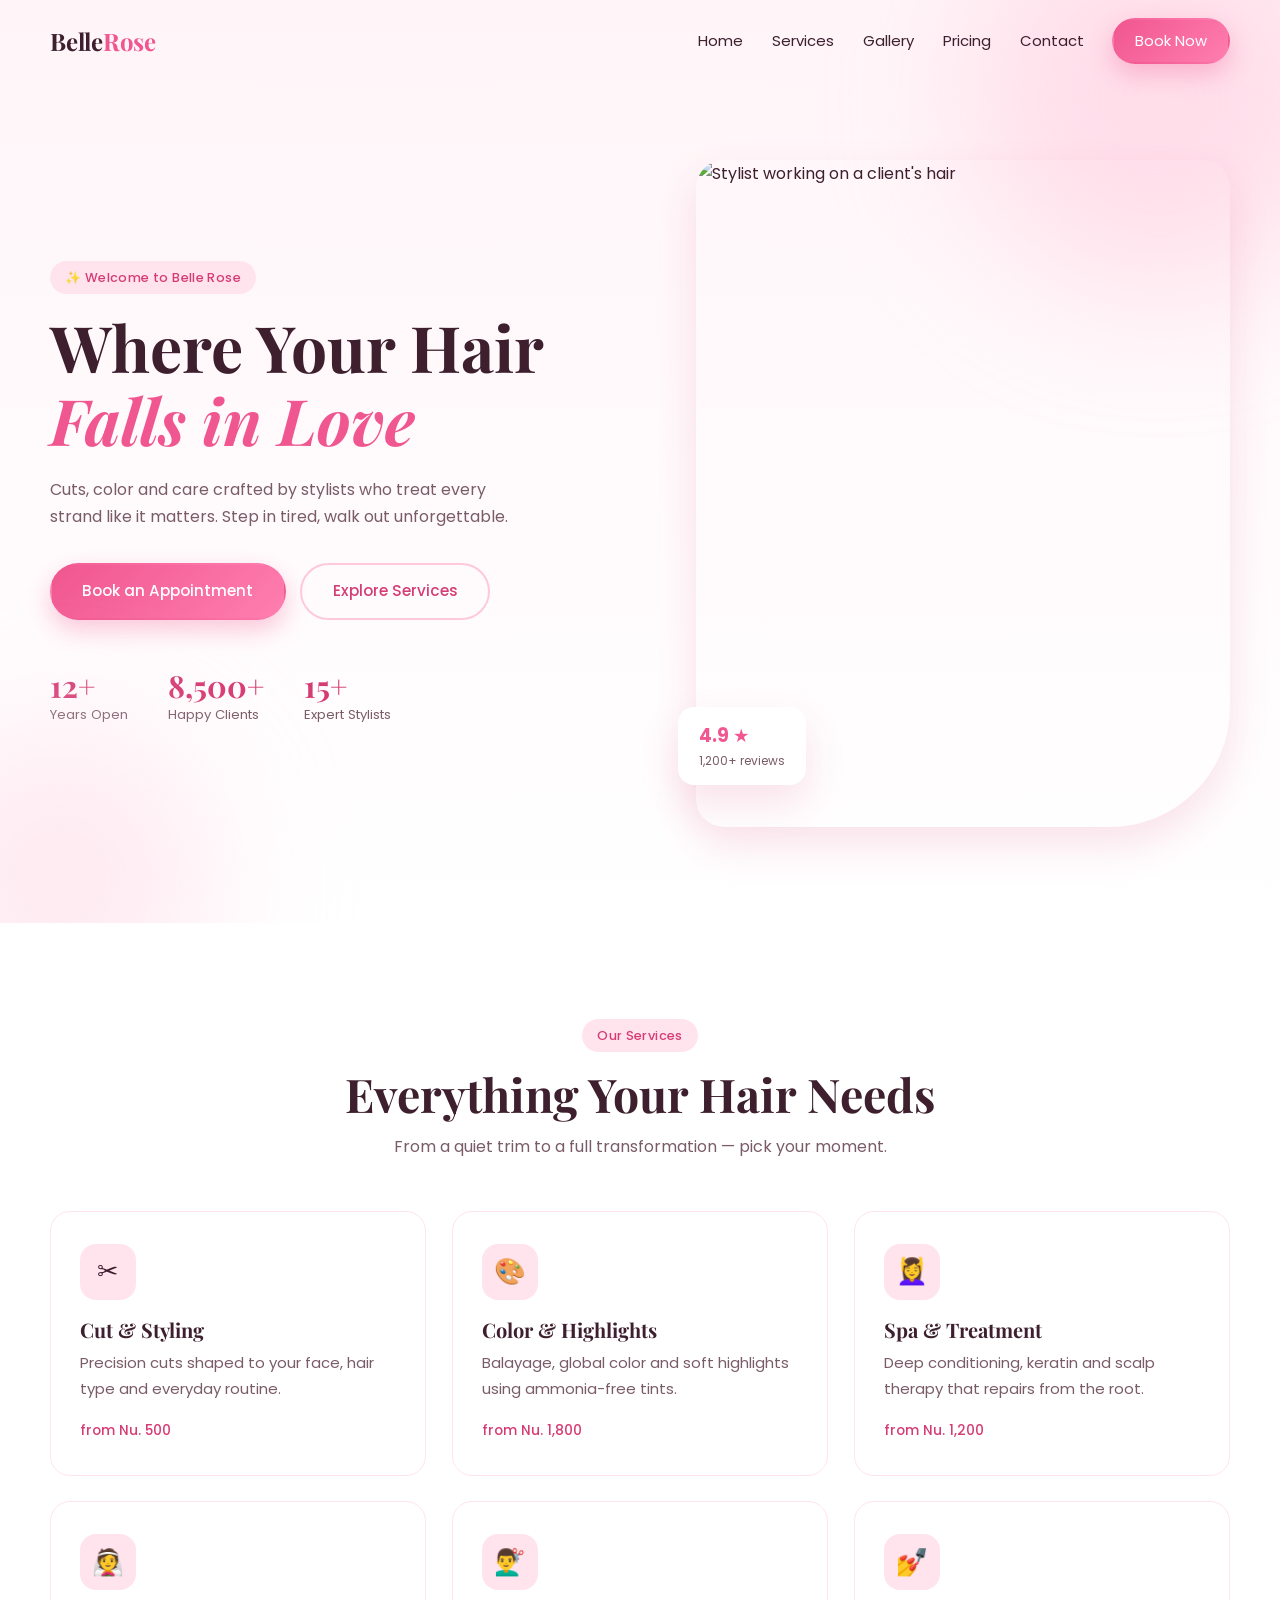
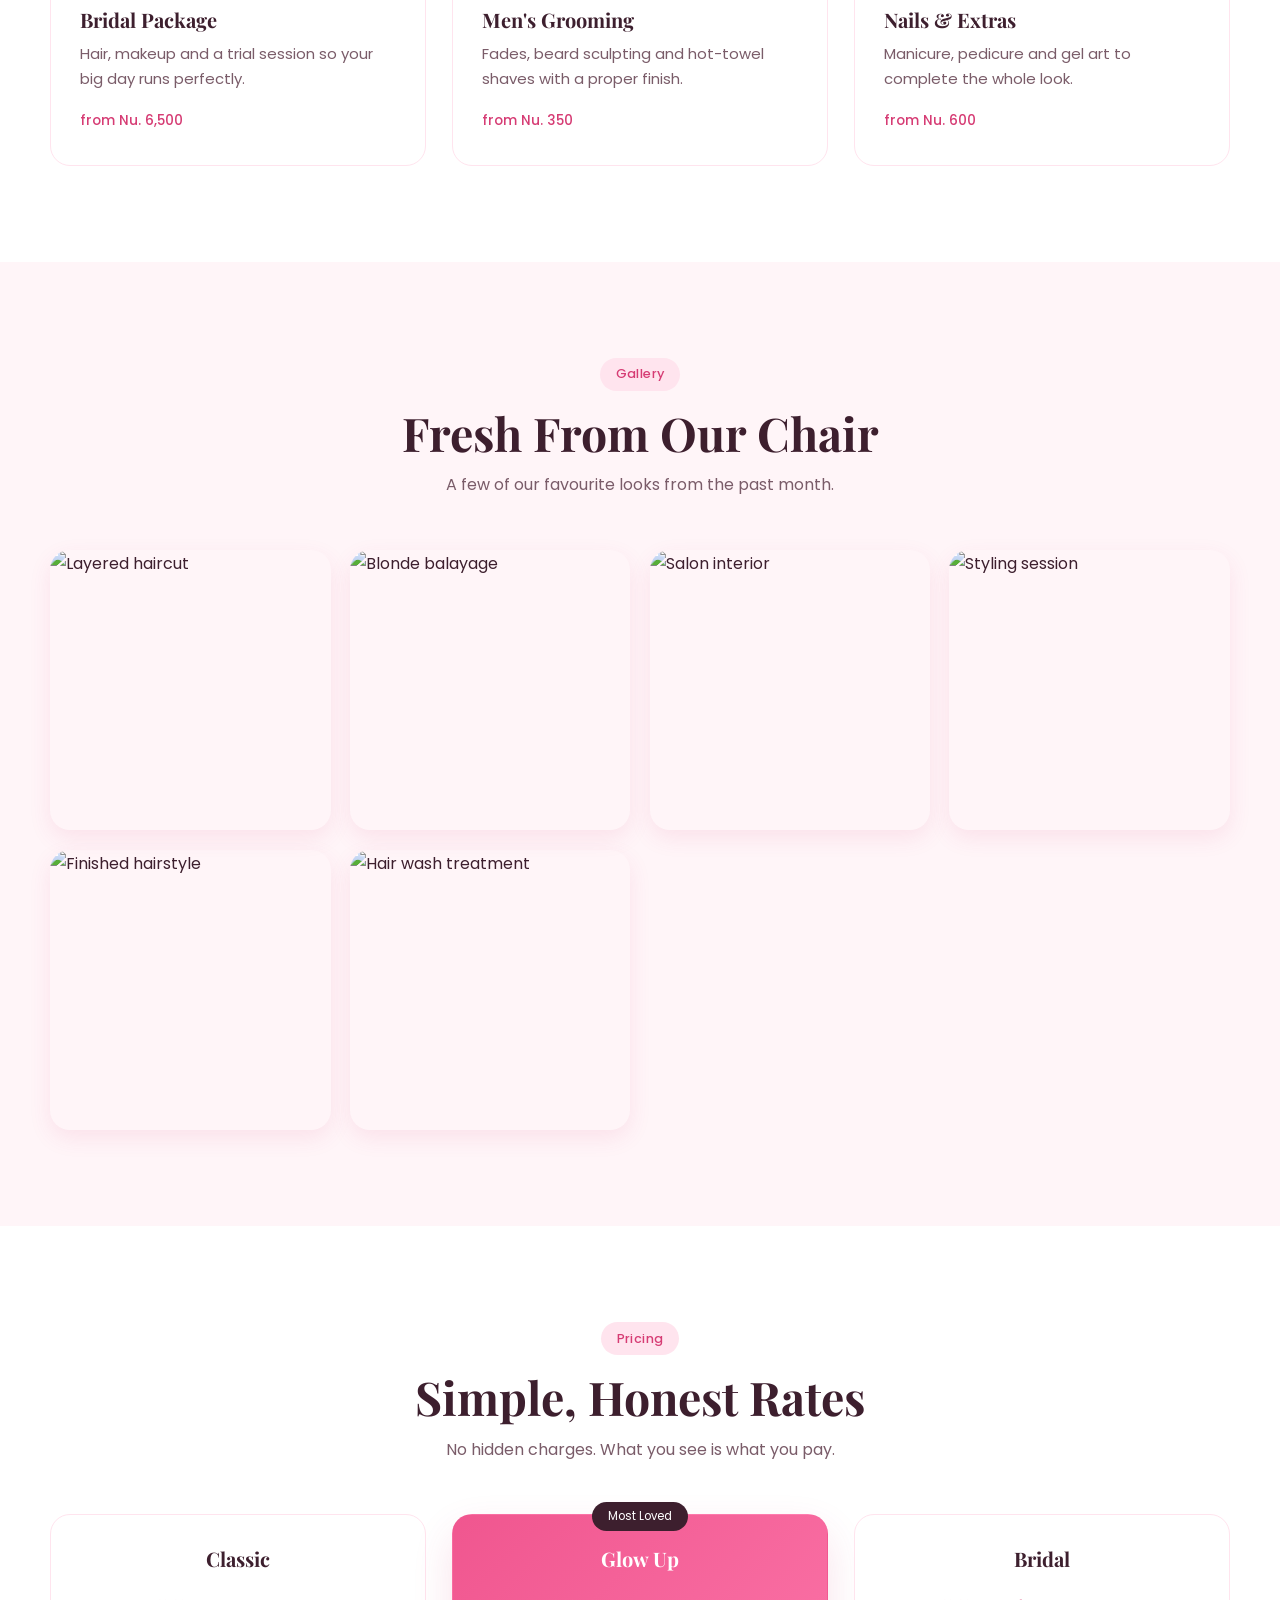
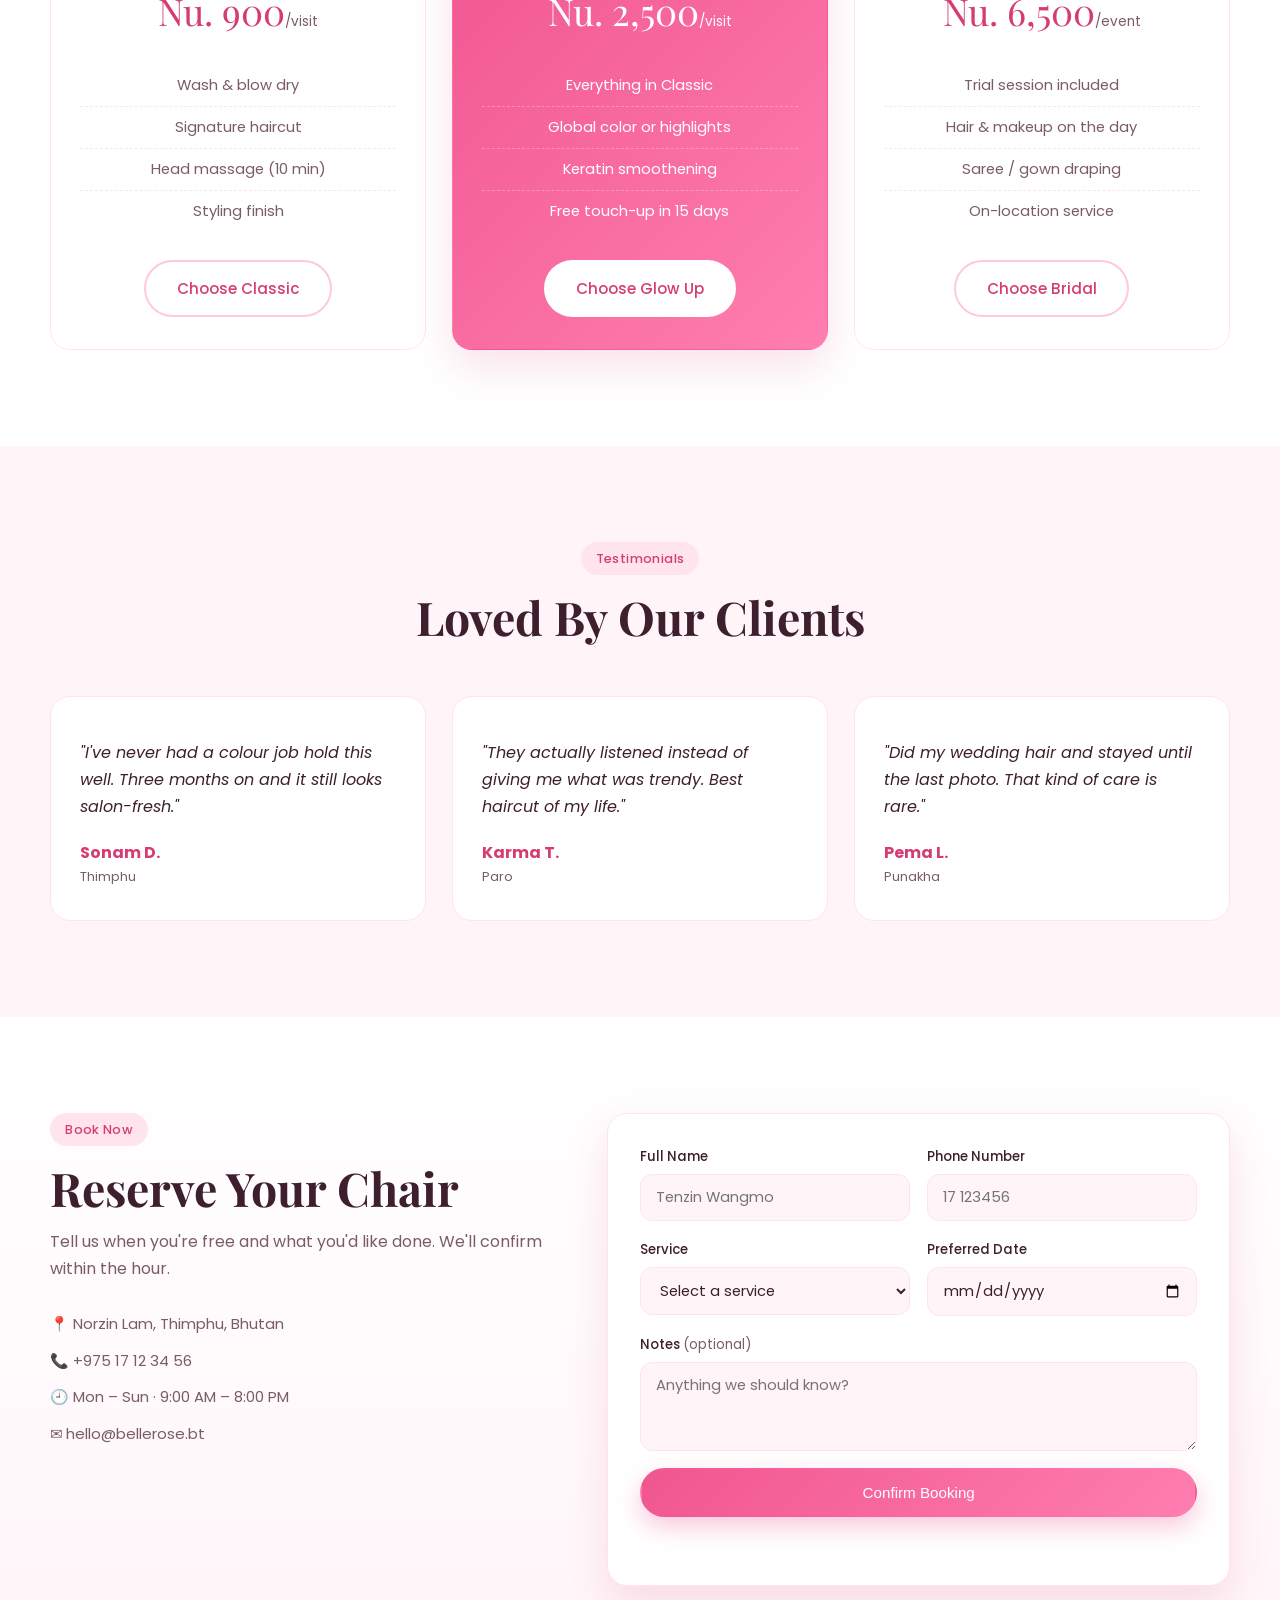
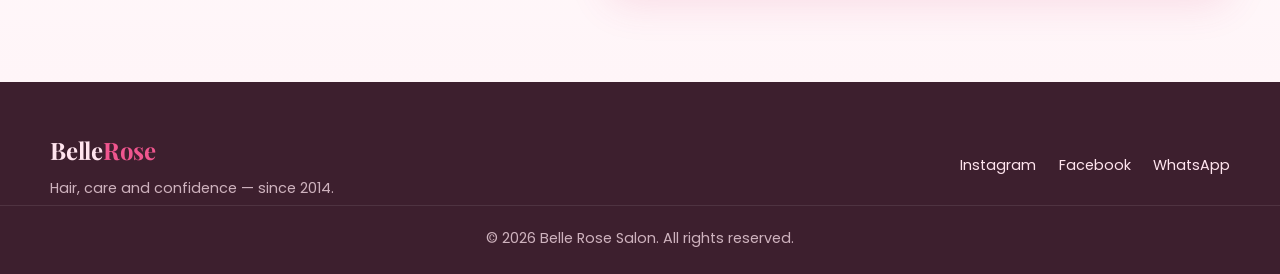
==== index.html @ 7f1af6c2 "Hello" ====
<!DOCTYPE html>
<html lang="en">
<head>
  <meta charset="UTF-8" />
  <meta name="viewport" content="width=device-width, initial-scale=1.0" />
  <title>Belle Rose — Hair Salon</title>
  <link rel="preconnect" href="https://fonts.googleapis.com" />
  <link rel="preconnect" href="https://fonts.gstatic.com" crossorigin />
  <link href="https://fonts.googleapis.com/css2?family=Playfair+Display:wght@500;700&family=Poppins:wght@300;400;500;600&display=swap" rel="stylesheet" />
  <link rel="stylesheet" href="style.css" />
</head>
<body>

  <!-- NAVBAR -->
  <header class="nav" id="nav">
    <div class="container nav-inner">
      <a href="#home" class="logo">Belle<span>Rose</span></a>

      <nav class="nav-links" id="navLinks">
        <a href="#home">Home</a>
        <a href="#services">Services</a>
        <a href="#gallery">Gallery</a>
        <a href="#pricing">Pricing</a>
        <a href="#contact">Contact</a>
        <a href="#booking" class="btn btn-small">Book Now</a>
      </nav>

      <button class="burger" id="burger" aria-label="Menu">
        <span></span><span></span><span></span>
      </button>
    </div>
  </header>

  <!-- HERO -->
  <section class="hero" id="home">
    <div class="blob blob-1"></div>
    <div class="blob blob-2"></div>

    <div class="container hero-inner">
      <div class="hero-text reveal">
        <span class="tag">✨ Welcome to Belle Rose</span>
        <h1>Where Your Hair<br /><em>Falls in Love</em></h1>
        <p>
          Cuts, color and care crafted by stylists who treat every strand like
          it matters. Step in tired, walk out unforgettable.
        </p>
        <div class="hero-actions">
          <a href="#booking" class="btn">Book an Appointment</a>
          <a href="#services" class="btn btn-ghost">Explore Services</a>
        </div>

        <div class="stats">
          <div><strong data-count="12">0</strong><span>Years Open</span></div>
          <div><strong data-count="8500">0</strong><span>Happy Clients</span></div>
          <div><strong data-count="15">0</strong><span>Expert Stylists</span></div>
        </div>
      </div>

      <div class="hero-art reveal">
        <div class="hero-card">
          <img
            src="https://images.unsplash.com/photo-1560066984-138dadb4c035?auto=format&fit=crop&w=800&q=80"
            alt="Stylist working on a client's hair" />
          <div class="floating-badge">
            <strong>4.9 ★</strong>
            <span>1,200+ reviews</span>
          </div>
        </div>
      </div>
    </div>
  </section>

  <!-- SERVICES -->
  <section class="section" id="services">
    <div class="container">
      <div class="section-head reveal">
        <span class="tag">Our Services</span>
        <h2>Everything Your Hair Needs</h2>
        <p>From a quiet trim to a full transformation — pick your moment.</p>
      </div>

      <div class="grid grid-3">
        <article class="card reveal">
          <div class="icon">✂️</div>
          <h3>Cut &amp; Styling</h3>
          <p>Precision cuts shaped to your face, hair type and everyday routine.</p>
          <span class="price-hint">from Nu. 500</span>
        </article>

        <article class="card reveal">
          <div class="icon">🎨</div>
          <h3>Color &amp; Highlights</h3>
          <p>Balayage, global color and soft highlights using ammonia-free tints.</p>
          <span class="price-hint">from Nu. 1,800</span>
        </article>

        <article class="card reveal">
          <div class="icon">💆‍♀️</div>
          <h3>Spa &amp; Treatment</h3>
          <p>Deep conditioning, keratin and scalp therapy that repairs from the root.</p>
          <span class="price-hint">from Nu. 1,200</span>
        </article>

        <article class="card reveal">
          <div class="icon">👰</div>
          <h3>Bridal Package</h3>
          <p>Hair, makeup and a trial session so your big day runs perfectly.</p>
          <span class="price-hint">from Nu. 6,500</span>
        </article>

        <article class="card reveal">
          <div class="icon">💇‍♂️</div>
          <h3>Men's Grooming</h3>
          <p>Fades, beard sculpting and hot-towel shaves with a proper finish.</p>
          <span class="price-hint">from Nu. 350</span>
        </article>

        <article class="card reveal">
          <div class="icon">💅</div>
          <h3>Nails &amp; Extras</h3>
          <p>Manicure, pedicure and gel art to complete the whole look.</p>
          <span class="price-hint">from Nu. 600</span>
        </article>
      </div>
    </div>
  </section>

  <!-- GALLERY -->
  <section class="section section-soft" id="gallery">
    <div class="container">
      <div class="section-head reveal">
        <span class="tag">Gallery</span>
        <h2>Fresh From Our Chair</h2>
        <p>A few of our favourite looks from the past month.</p>
      </div>

      <div class="gallery">
        <figure class="reveal"><img src="https://images.unsplash.com/photo-1522337360788-8b13dee7a37e?auto=format&fit=crop&w=600&q=80" alt="Layered haircut" /></figure>
        <figure class="reveal"><img src="https://images.unsplash.com/photo-1519699047748-de8e457a634e?auto=format&fit=crop&w=600&q=80" alt="Blonde balayage" /></figure>
        <figure class="reveal"><img src="https://images.unsplash.com/photo-1595476108010-b4d1f102b1b1?auto=format&fit=crop&w=600&q=80" alt="Salon interior" /></figure>
        <figure class="reveal"><img src="https://images.unsplash.com/photo-1562322140-8baeececf3df?auto=format&fit=crop&w=600&q=80" alt="Styling session" /></figure>
        <figure class="reveal"><img src="https://images.unsplash.com/photo-1487412947147-5cebf100ffc2?auto=format&fit=crop&w=600&q=80" alt="Finished hairstyle" /></figure>
        <figure class="reveal"><img src="https://images.unsplash.com/photo-1605497788044-5a32c7078486?auto=format&fit=crop&w=600&q=80" alt="Hair wash treatment" /></figure>
      </div>
    </div>
  </section>

  <!-- PRICING -->
  <section class="section" id="pricing">
    <div class="container">
      <div class="section-head reveal">
        <span class="tag">Pricing</span>
        <h2>Simple, Honest Rates</h2>
        <p>No hidden charges. What you see is what you pay.</p>
      </div>

      <div class="grid grid-3 pricing">
        <article class="card plan reveal">
          <h3>Classic</h3>
          <div class="amount">Nu. 900<span>/visit</span></div>
          <ul>
            <li>Wash &amp; blow dry</li>
            <li>Signature haircut</li>
            <li>Head massage (10 min)</li>
            <li>Styling finish</li>
          </ul>
          <a href="#booking" class="btn btn-ghost">Choose Classic</a>
        </article>

        <article class="card plan featured reveal">
          <span class="ribbon">Most Loved</span>
          <h3>Glow Up</h3>
          <div class="amount">Nu. 2,500<span>/visit</span></div>
          <ul>
            <li>Everything in Classic</li>
            <li>Global color or highlights</li>
            <li>Keratin smoothening</li>
            <li>Free touch-up in 15 days</li>
          </ul>
          <a href="#booking" class="btn">Choose Glow Up</a>
        </article>

        <article class="card plan reveal">
          <h3>Bridal</h3>
          <div class="amount">Nu. 6,500<span>/event</span></div>
          <ul>
            <li>Trial session included</li>
            <li>Hair &amp; makeup on the day</li>
            <li>Saree / gown draping</li>
            <li>On-location service</li>
          </ul>
          <a href="#booking" class="btn btn-ghost">Choose Bridal</a>
        </article>
      </div>
    </div>
  </section>

  <!-- TESTIMONIALS -->
  <section class="section section-soft">
    <div class="container">
      <div class="section-head reveal">
        <span class="tag">Testimonials</span>
        <h2>Loved By Our Clients</h2>
      </div>

      <div class="grid grid-3">
        <blockquote class="card quote reveal">
          <p>"I've never had a colour job hold this well. Three months on and it still looks salon-fresh."</p>
          <footer><strong>Sonam D.</strong><span>Thimphu</span></footer>
        </blockquote>
        <blockquote class="card quote reveal">
          <p>"They actually listened instead of giving me what was trendy. Best haircut of my life."</p>
          <footer><strong>Karma T.</strong><span>Paro</span></footer>
        </blockquote>
        <blockquote class="card quote reveal">
          <p>"Did my wedding hair and stayed until the last photo. That kind of care is rare."</p>
          <footer><strong>Pema L.</strong><span>Punakha</span></footer>
        </blockquote>
      </div>
    </div>
  </section>

  <!-- BOOKING -->
  <section class="section booking" id="booking">
    <div class="container booking-inner">
      <div class="booking-copy reveal">
        <span class="tag">Book Now</span>
        <h2>Reserve Your Chair</h2>
        <p>Tell us when you're free and what you'd like done. We'll confirm within the hour.</p>
        <ul class="contact-list" id="contact">
          <li>📍 Norzin Lam, Thimphu, Bhutan</li>
          <li>📞 +975 17 12 34 56</li>
          <li>🕘 Mon – Sun · 9:00 AM – 8:00 PM</li>
          <li>✉️ hello@bellerose.bt</li>
        </ul>
      </div>

      <form class="booking-form reveal" id="bookingForm" novalidate>
        <div class="field">
          <label for="name">Full Name</label>
          <input type="text" id="name" placeholder="Tenzin Wangmo" required />
        </div>
        <div class="field">
          <label for="phone">Phone Number</label>
          <input type="tel" id="phone" placeholder="17 123456" required />
        </div>
        <div class="field">
          <label for="service">Service</label>
          <select id="service" required>
            <option value="">Select a service</option>
            <option>Cut &amp; Styling</option>
            <option>Color &amp; Highlights</option>
            <option>Spa &amp; Treatment</option>
            <option>Bridal Package</option>
            <option>Men's Grooming</option>
            <option>Nails &amp; Extras</option>
          </select>
        </div>
        <div class="field">
          <label for="date">Preferred Date</label>
          <input type="date" id="date" required />
        </div>
        <div class="field field-full">
          <label for="notes">Notes <span class="optional">(optional)</span></label>
          <textarea id="notes" rows="3" placeholder="Anything we should know?"></textarea>
        </div>
        <button type="submit" class="btn btn-full">Confirm Booking</button>
        <p class="form-msg" id="formMsg" role="status"></p>
      </form>
    </div>
  </section>

  <!-- FOOTER -->
  <footer class="footer">
    <div class="container footer-inner">
      <div>
        <a href="#home" class="logo">Belle<span>Rose</span></a>
        <p>Hair, care and confidence — since 2014.</p>
      </div>
      <div class="socials">
        <a href="#" aria-label="Instagram">Instagram</a>
        <a href="#" aria-label="Facebook">Facebook</a>
        <a href="#" aria-label="WhatsApp">WhatsApp</a>
      </div>
    </div>
    <p class="copyright">© 2026 Belle Rose Salon. All rights reserved.</p>
  </footer>

  <a href="#home" class="to-top" id="toTop" aria-label="Back to top">↑</a>

  <script src="script.js"></script>
</body>
</html>
---- style.css ----
/* ===== Belle Rose Salon — pink theme ===== */

:root {
  --pink-50:  #fff5f8;
  --pink-100: #ffe4ee;
  --pink-200: #ffc9dd;
  --pink-400: #ff7eb0;
  --pink-500: #f0568f;
  --pink-600: #d63c74;
  --plum:     #3d1f2e;
  --muted:    #7a5c69;
  --white:    #ffffff;
  --shadow:   0 18px 40px rgba(214, 60, 116, 0.14);
  --radius:   20px;
  --grad:     linear-gradient(135deg, var(--pink-500), var(--pink-400));
}

* { margin: 0; padding: 0; box-sizing: border-box; }

html { scroll-behavior: smooth; }

body {
  font-family: "Poppins", system-ui, -apple-system, sans-serif;
  color: var(--plum);
  background: var(--white);
  line-height: 1.7;
  overflow-x: hidden;
}

img { max-width: 100%; display: block; }
a { text-decoration: none; color: inherit; }
ul { list-style: none; }

.container {
  width: min(1180px, 100% - 3rem);
  margin-inline: auto;
}

/* ---------- Typography ---------- */
h1, h2, h3 { font-family: "Playfair Display", Georgia, serif; line-height: 1.15; }
h1 { font-size: clamp(2.4rem, 5.5vw, 4rem); font-weight: 700; }
h2 { font-size: clamp(1.9rem, 3.8vw, 2.9rem); }
h3 { font-size: 1.25rem; }
h1 em { font-style: italic; color: var(--pink-500); }

.tag {
  display: inline-block;
  padding: 0.35rem 0.95rem;
  border-radius: 999px;
  background: var(--pink-100);
  color: var(--pink-600);
  font-size: 0.8rem;
  font-weight: 500;
  letter-spacing: 0.03em;
  margin-bottom: 1rem;
}

/* ---------- Buttons ---------- */
.btn {
  display: inline-block;
  padding: 0.85rem 1.9rem;
  border: 2px solid transparent;
  border-radius: 999px;
  background: var(--grad);
  color: var(--white);
  font-weight: 500;
  font-size: 0.95rem;
  cursor: pointer;
  transition: transform 0.25s, box-shadow 0.25s, background 0.25s;
  box-shadow: 0 10px 24px rgba(240, 86, 143, 0.32);
}
.btn:hover { transform: translateY(-3px); box-shadow: 0 16px 32px rgba(240, 86, 143, 0.4); }

.btn-ghost {
  background: transparent;
  color: var(--pink-600);
  border-color: var(--pink-200);
  box-shadow: none;
}
.btn-ghost:hover { background: var(--pink-50); box-shadow: none; }

.btn-small { padding: 0.55rem 1.3rem; font-size: 0.87rem; }
.btn-full  { width: 100%; }

/* ---------- Navbar ---------- */
.nav {
  position: fixed;
  inset: 0 0 auto 0;
  z-index: 50;
  padding: 1.1rem 0;
  transition: background 0.3s, box-shadow 0.3s, padding 0.3s;
}
.nav.scrolled {
  background: rgba(255, 255, 255, 0.92);
  backdrop-filter: blur(12px);
  box-shadow: 0 6px 24px rgba(214, 60, 116, 0.09);
  padding: 0.65rem 0;
}

.nav-inner { display: flex; align-items: center; justify-content: space-between; }

.logo {
  font-family: "Playfair Display", serif;
  font-size: 1.5rem;
  font-weight: 700;
  letter-spacing: -0.01em;
}
.logo span { color: var(--pink-500); }

.nav-links { display: flex; align-items: center; gap: 1.8rem; }
.nav-links a { font-size: 0.93rem; font-weight: 400; transition: color 0.2s; }
.nav-links a:not(.btn):hover { color: var(--pink-500); }

.burger { display: none; background: none; border: 0; cursor: pointer; padding: 6px; }
.burger span {
  display: block;
  width: 24px; height: 2px;
  margin: 5px 0;
  background: var(--plum);
  border-radius: 2px;
  transition: transform 0.3s, opacity 0.3s;
}
.burger.open span:nth-child(1) { transform: translateY(7px) rotate(45deg); }
.burger.open span:nth-child(2) { opacity: 0; }
.burger.open span:nth-child(3) { transform: translateY(-7px) rotate(-45deg); }

/* ---------- Hero ---------- */
.hero {
  position: relative;
  padding: 10rem 0 6rem;
  background: linear-gradient(180deg, var(--pink-50), var(--white));
  overflow: hidden;
}
.hero-inner {
  display: grid;
  grid-template-columns: 1.05fr 0.95fr;
  gap: 3.5rem;
  align-items: center;
}
.hero-text p { color: var(--muted); max-width: 46ch; margin: 1.2rem 0 2rem; }
.hero-actions { display: flex; flex-wrap: wrap; gap: 0.9rem; }

.blob {
  position: absolute;
  border-radius: 50%;
  filter: blur(70px);
  opacity: 0.55;
  pointer-events: none;
}
.blob-1 { width: 380px; height: 380px; background: var(--pink-200); top: -90px; right: -70px; }
.blob-2 { width: 300px; height: 300px; background: #ffd9e7; bottom: -110px; left: -90px; }

.stats {
  display: flex;
  gap: 2.5rem;
  margin-top: 3rem;
  flex-wrap: wrap;
}
.stats div { display: flex; flex-direction: column; }
.stats strong {
  font-family: "Playfair Display", serif;
  font-size: 1.9rem;
  color: var(--pink-600);
  line-height: 1.2;
}
.stats span { font-size: 0.82rem; color: var(--muted); }

.hero-card { position: relative; }
.hero-card img {
  border-radius: 28px 28px 120px 28px;
  box-shadow: var(--shadow);
  aspect-ratio: 4 / 5;
  object-fit: cover;
  width: 100%;
}
.floating-badge {
  position: absolute;
  left: -18px;
  bottom: 42px;
  background: var(--white);
  padding: 0.85rem 1.3rem;
  border-radius: 16px;
  box-shadow: var(--shadow);
  display: flex;
  flex-direction: column;
  animation: float 3.5s ease-in-out infinite;
}
.floating-badge strong { color: var(--pink-500); font-size: 1.15rem; }
.floating-badge span { font-size: 0.75rem; color: var(--muted); }

@keyframes float {
  0%, 100% { transform: translateY(0); }
  50%      { transform: translateY(-12px); }
}

/* ---------- Sections ---------- */
.section { padding: 6rem 0; }
.section-soft { background: var(--pink-50); }

.section-head { text-align: center; max-width: 620px; margin: 0 auto 3.2rem; }
.section-head p { color: var(--muted); margin-top: 0.7rem; }

.grid { display: grid; gap: 1.6rem; }
.grid-3 { grid-template-columns: repeat(auto-fit, minmax(280px, 1fr)); }

/* ---------- Cards ---------- */
.card {
  background: var(--white);
  border: 1px solid var(--pink-100);
  border-radius: var(--radius);
  padding: 2rem 1.8rem;
  transition: transform 0.3s, box-shadow 0.3s, border-color 0.3s;
}
.card:hover {
  transform: translateY(-8px);
  box-shadow: var(--shadow);
  border-color: var(--pink-200);
}
.card p { color: var(--muted); font-size: 0.93rem; margin-top: 0.6rem; }

.icon {
  width: 56px; height: 56px;
  display: grid; place-items: center;
  border-radius: 16px;
  background: var(--pink-100);
  font-size: 1.6rem;
  margin-bottom: 1.1rem;
}
.price-hint {
  display: inline-block;
  margin-top: 1.1rem;
  font-size: 0.85rem;
  font-weight: 500;
  color: var(--pink-600);
}

/* ---------- Gallery ---------- */
.gallery {
  display: grid;
  grid-template-columns: repeat(auto-fit, minmax(260px, 1fr));
  gap: 1.2rem;
}
.gallery figure {
  overflow: hidden;
  border-radius: var(--radius);
  box-shadow: 0 8px 22px rgba(214, 60, 116, 0.1);
}
.gallery img {
  aspect-ratio: 1 / 1;
  object-fit: cover;
  width: 100%;
  transition: transform 0.55s ease;
}
.gallery figure:hover img { transform: scale(1.09); }

/* ---------- Pricing ---------- */
.plan { text-align: center; position: relative; }
.plan .amount {
  font-family: "Playfair Display", serif;
  font-size: 2.3rem;
  color: var(--pink-600);
  margin: 0.6rem 0 1.4rem;
}
.plan .amount span { font-family: "Poppins", sans-serif; font-size: 0.85rem; color: var(--muted); }
.plan ul { margin-bottom: 1.8rem; }
.plan li {
  padding: 0.5rem 0;
  font-size: 0.92rem;
  color: var(--muted);
  border-bottom: 1px dashed var(--pink-100);
}
.plan li:last-child { border-bottom: 0; }

.plan.featured {
  background: var(--grad);
  border-color: transparent;
  color: var(--white);
  box-shadow: var(--shadow);
}
.plan.featured .amount,
.plan.featured .amount span,
.plan.featured li { color: var(--white); }
.plan.featured li { border-bottom-color: rgba(255, 255, 255, 0.28); }
.plan.featured .btn { background: var(--white); color: var(--pink-600); box-shadow: none; }

.ribbon {
  position: absolute;
  top: -13px; left: 50%;
  transform: translateX(-50%);
  background: var(--plum);
  color: var(--white);
  font-size: 0.72rem;
  padding: 0.3rem 1rem;
  border-radius: 999px;
  white-space: nowrap;
}

/* ---------- Testimonials ---------- */
.quote p { font-style: italic; color: var(--plum); font-size: 1rem; }
.quote footer { margin-top: 1.2rem; display: flex; flex-direction: column; }
.quote strong { color: var(--pink-600); }
.quote span { font-size: 0.8rem; color: var(--muted); }

/* ---------- Booking ---------- */
.booking { background: linear-gradient(180deg, var(--white), var(--pink-50)); }
.booking-inner {
  display: grid;
  grid-template-columns: 0.9fr 1.1fr;
  gap: 3rem;
  align-items: start;
}
.booking-copy p { color: var(--muted); margin-top: 0.8rem; }
.contact-list { margin-top: 1.8rem; display: grid; gap: 0.7rem; }
.contact-list li { font-size: 0.93rem; color: var(--muted); }

.booking-form {
  background: var(--white);
  border: 1px solid var(--pink-100);
  border-radius: var(--radius);
  padding: 2rem;
  box-shadow: var(--shadow);
  display: grid;
  grid-template-columns: 1fr 1fr;
  gap: 1.1rem;
}
.field { display: flex; flex-direction: column; gap: 0.35rem; }
.field-full, .booking-form .btn, .form-msg { grid-column: 1 / -1; }
.field label { font-size: 0.83rem; font-weight: 500; }
.optional { color: var(--muted); font-weight: 400; }

.booking-form input,
.booking-form select,
.booking-form textarea {
  font-family: inherit;
  font-size: 0.92rem;
  color: var(--plum);
  padding: 0.75rem 0.9rem;
  border: 1px solid var(--pink-100);
  border-radius: 12px;
  background: var(--pink-50);
  outline: none;
  transition: border-color 0.2s, box-shadow 0.2s;
  width: 100%;
}
.booking-form input:focus,
.booking-form select:focus,
.booking-form textarea:focus {
  border-color: var(--pink-400);
  box-shadow: 0 0 0 3px rgba(255, 126, 176, 0.2);
}
.booking-form .invalid { border-color: #e0446b; background: #fff0f3; }
.booking-form textarea { resize: vertical; }

.form-msg { font-size: 0.88rem; min-height: 1.2rem; }
.form-msg.ok    { color: #1c8a5a; }
.form-msg.error { color: #d1355c; }

/* ---------- Footer ---------- */
.footer { background: var(--plum); color: var(--pink-100); padding: 3rem 0 1.5rem; }
.footer-inner {
  display: flex;
  flex-wrap: wrap;
  gap: 1.5rem;
  justify-content: space-between;
  align-items: center;
}
.footer p { font-size: 0.9rem; opacity: 0.75; margin-top: 0.3rem; }
.socials { display: flex; gap: 1.4rem; font-size: 0.9rem; }
.socials a { transition: color 0.2s; }
.socials a:hover { color: var(--pink-400); }
.copyright {
  text-align: center;
  font-size: 0.8rem;
  opacity: 0.6;
  margin-top: 2.2rem;
  padding-top: 1.2rem;
  border-top: 1px solid rgba(255, 255, 255, 0.12);
}

/* ---------- Back to top ---------- */
.to-top {
  position: fixed;
  right: 22px; bottom: 22px;
  width: 46px; height: 46px;
  display: grid; place-items: center;
  border-radius: 50%;
  background: var(--grad);
  color: var(--white);
  font-size: 1.1rem;
  box-shadow: 0 10px 24px rgba(240, 86, 143, 0.35);
  opacity: 0;
  visibility: hidden;
  transform: translateY(14px);
  transition: all 0.3s;
  z-index: 40;
}
.to-top.show { opacity: 1; visibility: visible; transform: translateY(0); }

/* ---------- Scroll reveal ---------- */
.reveal {
  opacity: 0;
  transform: translateY(28px);
  transition: opacity 0.7s ease, transform 0.7s ease;
}
.reveal.visible { opacity: 1; transform: none; }

/* ---------- Responsive ---------- */
@media (max-width: 900px) {
  .hero-inner, .booking-inner { grid-template-columns: 1fr; }
  .hero { padding-top: 8rem; }
  .hero-art { order: -1; max-width: 420px; }

  .burger { display: block; }
  .nav-links {
    position: absolute;
    top: 100%; left: 0; right: 0;
    flex-direction: column;
    align-items: flex-start;
    gap: 1rem;
    padding: 1.4rem 1.5rem 1.8rem;
    background: var(--white);
    box-shadow: 0 14px 28px rgba(214, 60, 116, 0.12);
    clip-path: inset(0 0 100% 0);
    transition: clip-path 0.35s ease;
  }
  .nav-links.open { clip-path: inset(0 0 0 0); }
}

@media (max-width: 560px) {
  .section { padding: 4rem 0; }
  .booking-form { grid-template-columns: 1fr; padding: 1.5rem; }
  .stats { gap: 1.6rem; }
  .floating-badge { left: 8px; }
}

@media (prefers-reduced-motion: reduce) {
  * { animation: none !important; transition: none !important; }
  .reveal { opacity: 1; transform: none; }
}
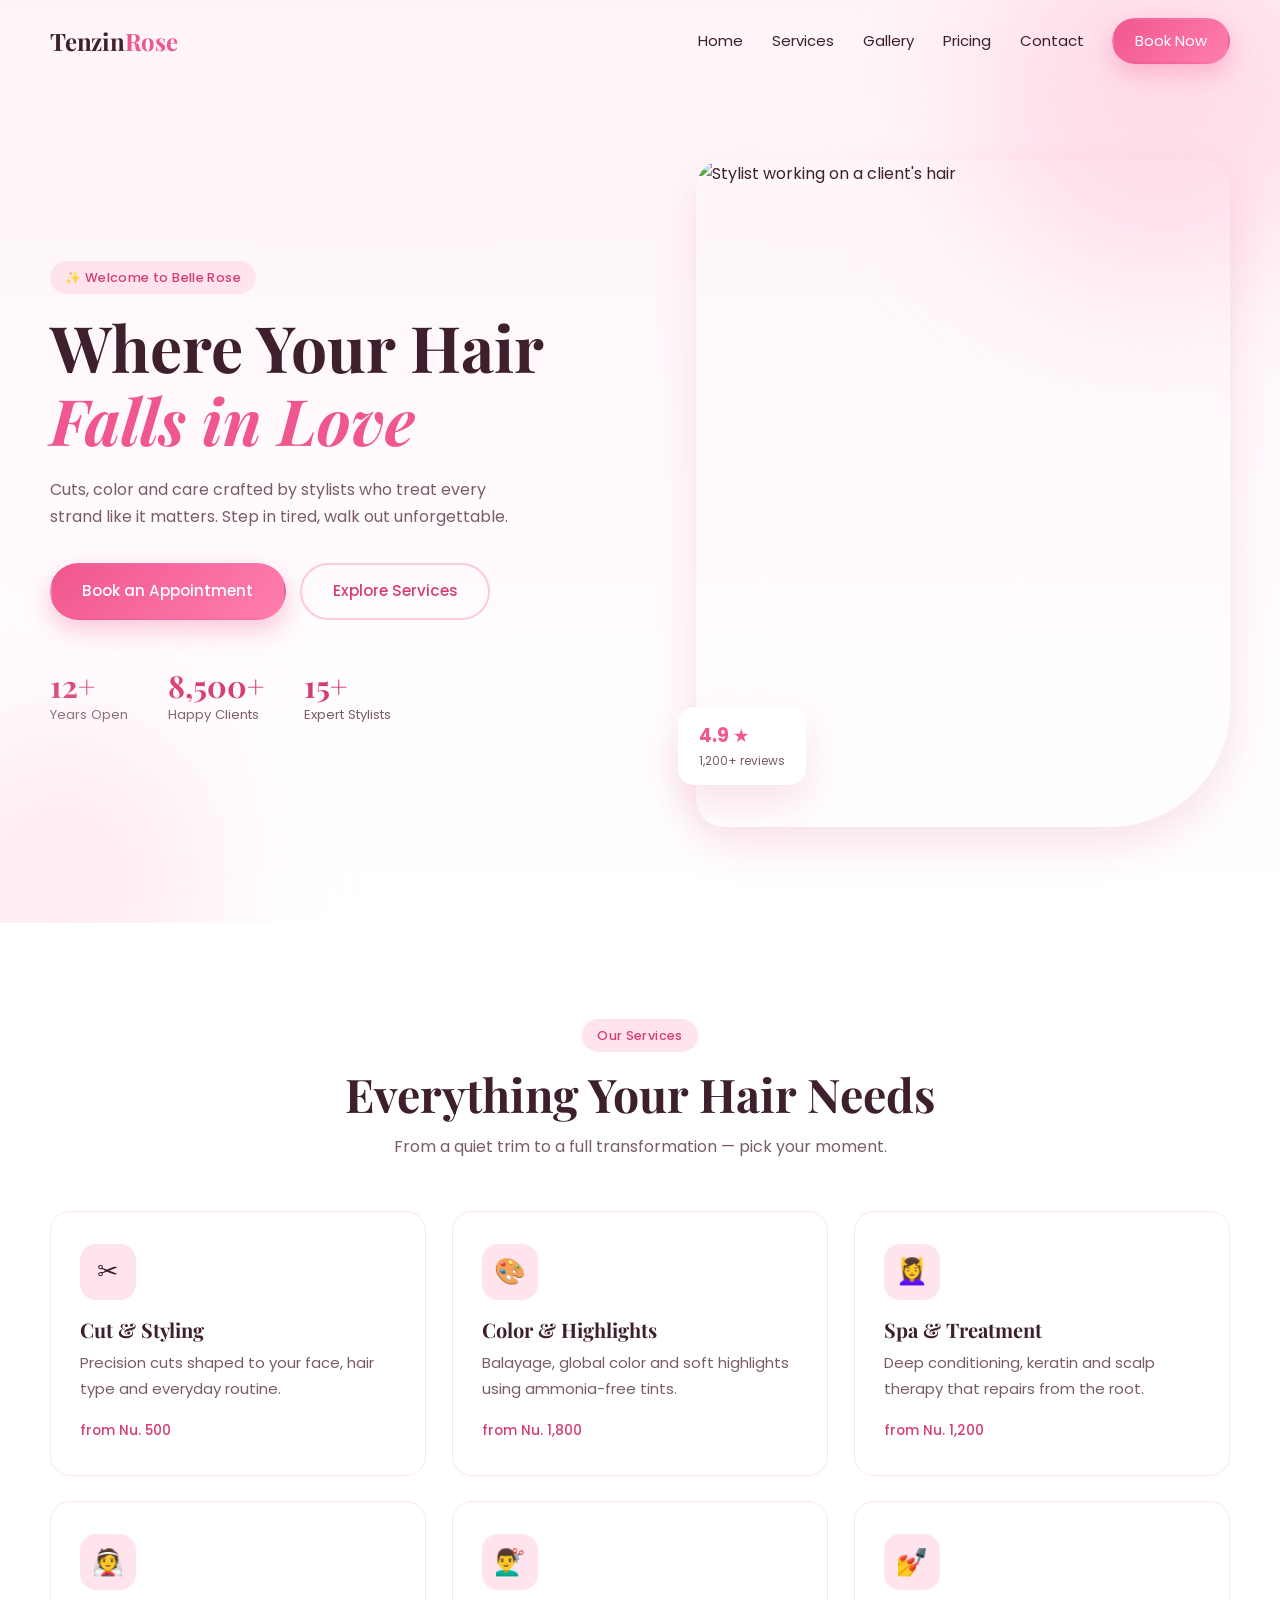
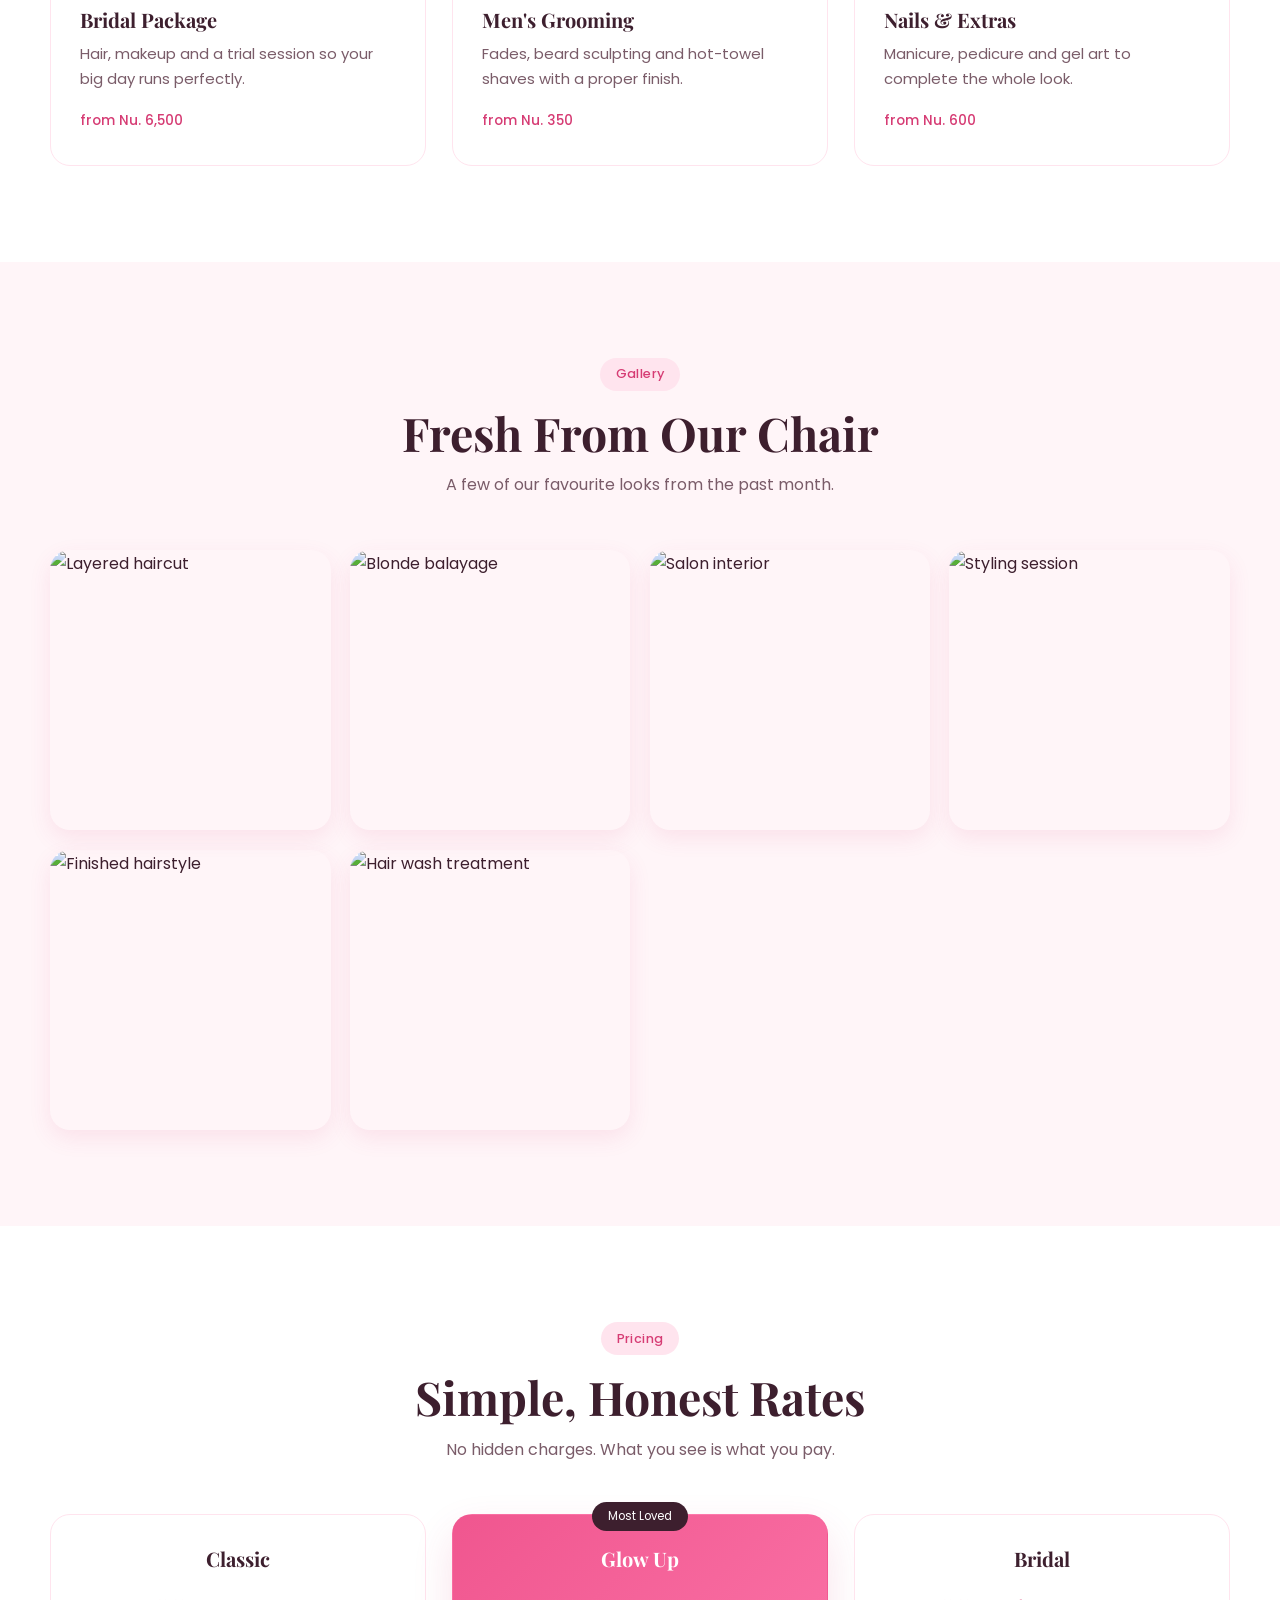
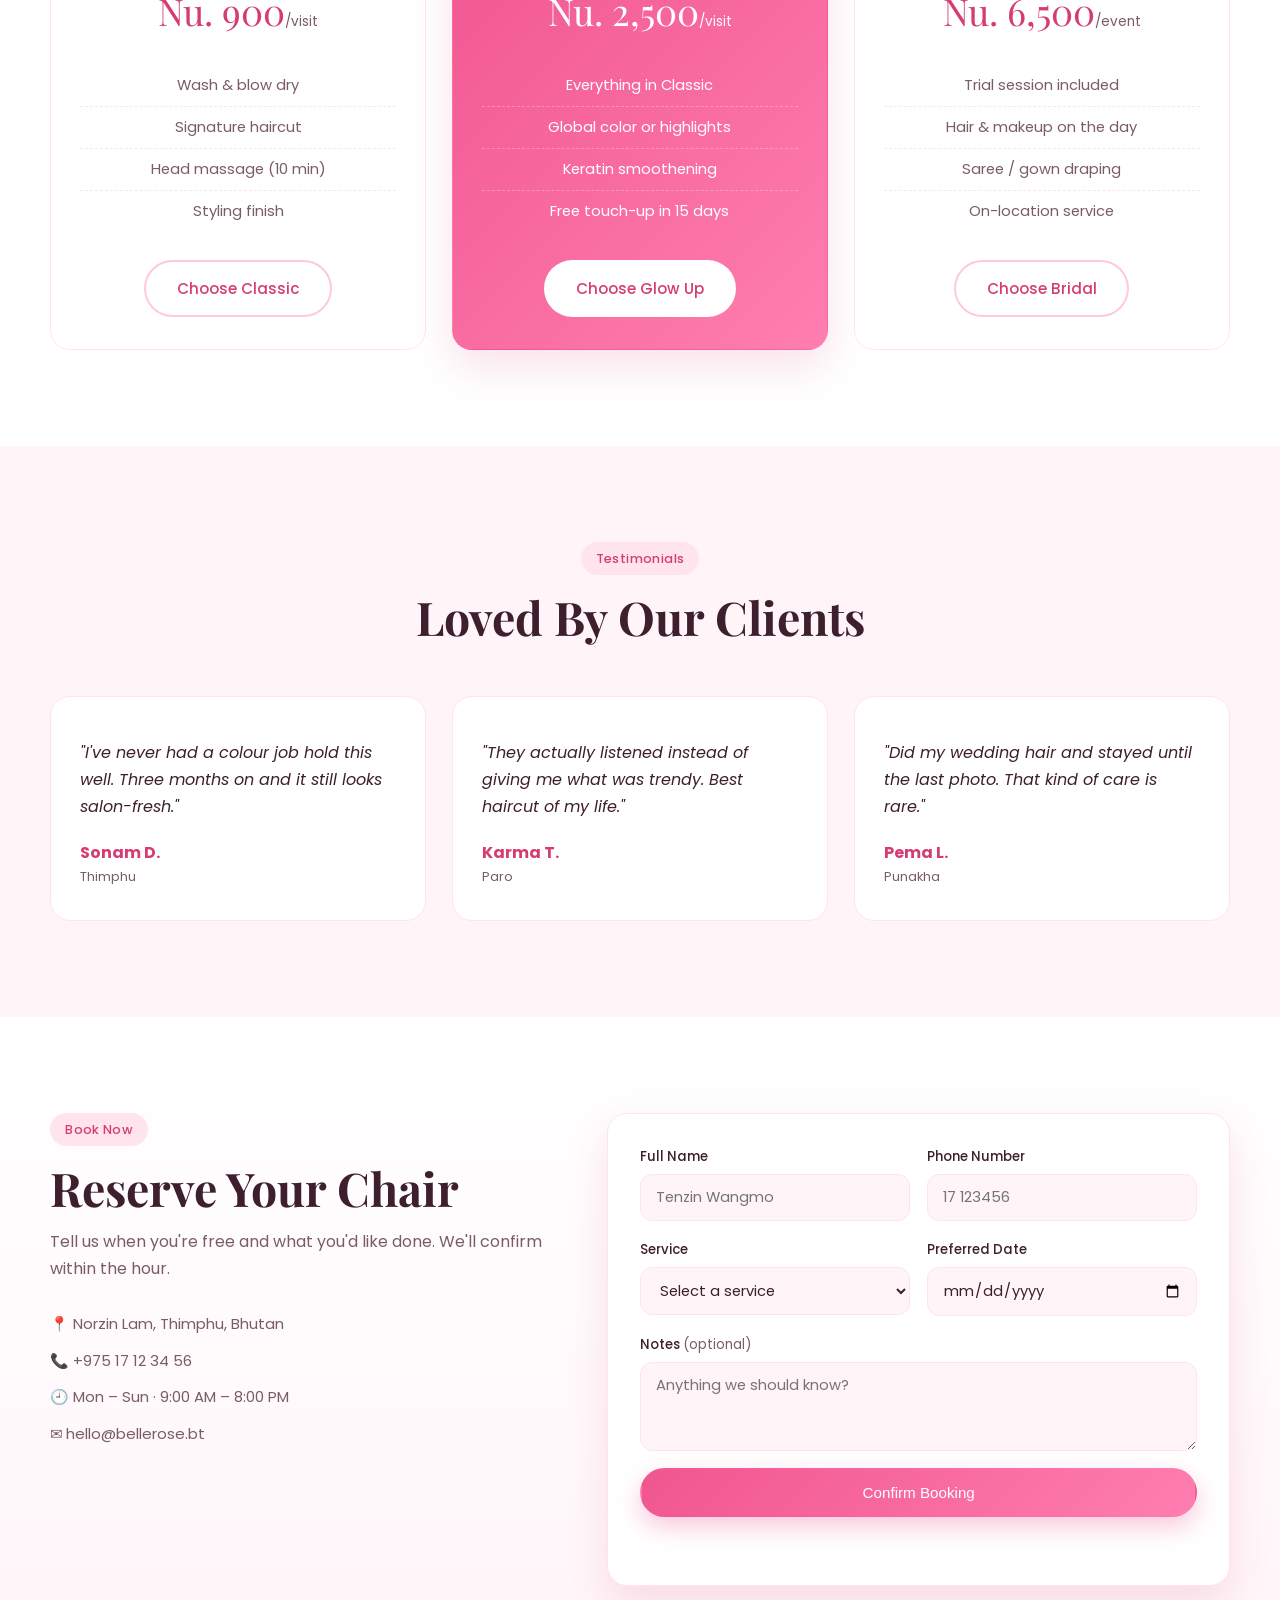
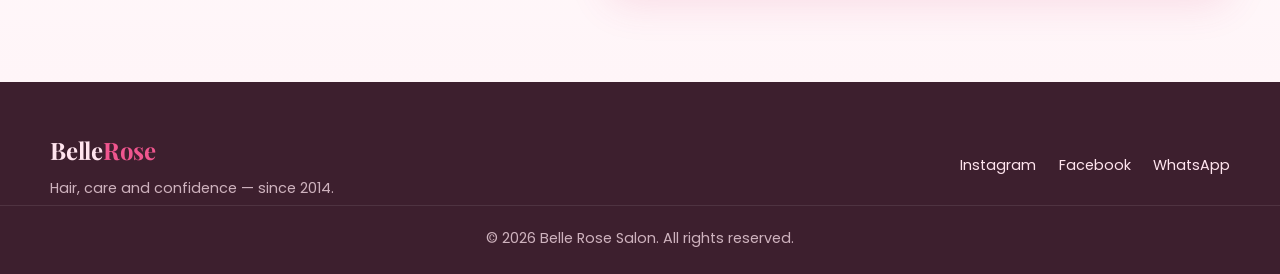
==== commit 79b0bd7e: "kk" ====
--- a/index.html
+++ b/index.html
@@ -14,7 +14,7 @@
   <!-- NAVBAR -->
   <header class="nav" id="nav">
     <div class="container nav-inner">
-      <a href="#home" class="logo">Belle<span>Rose</span></a>
+      <a href="#home" class="logo">Tenzin<span>Rose</span></a>
 
       <nav class="nav-links" id="navLinks">
         <a href="#home">Home</a>
